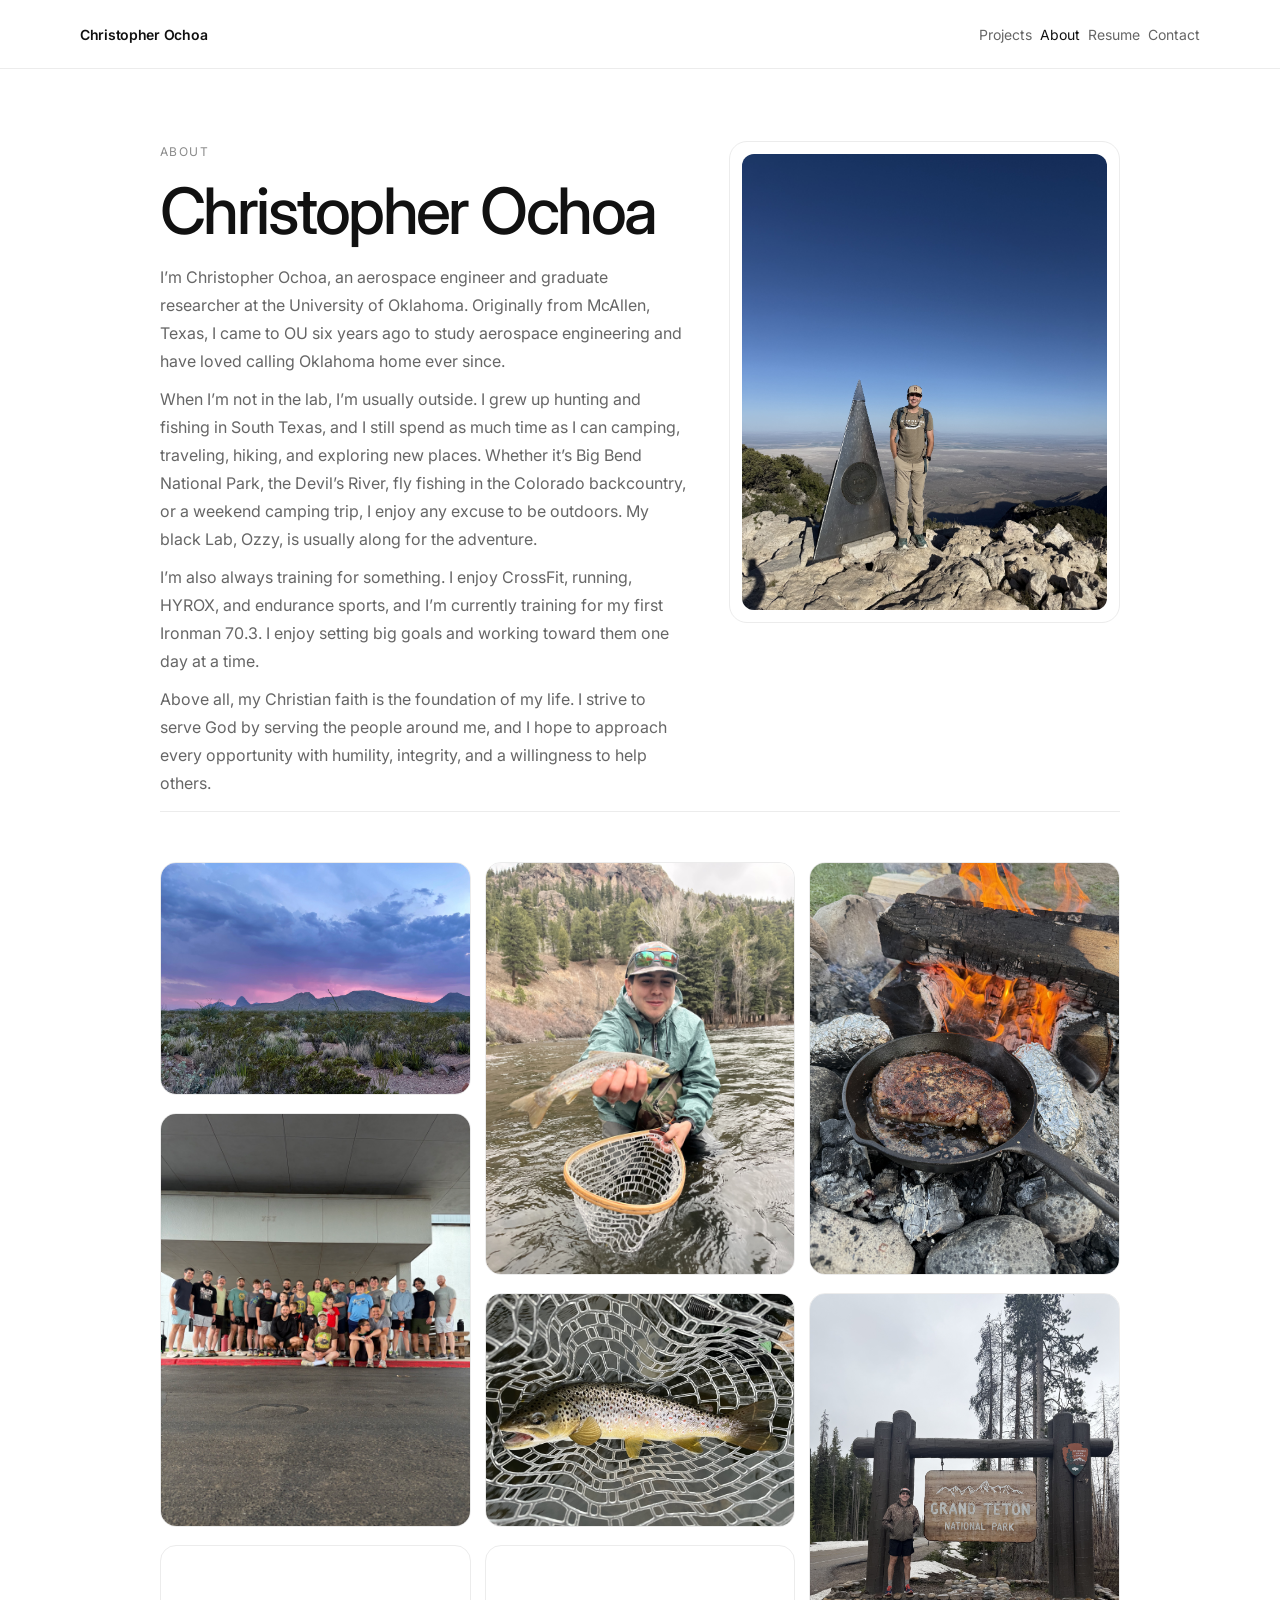
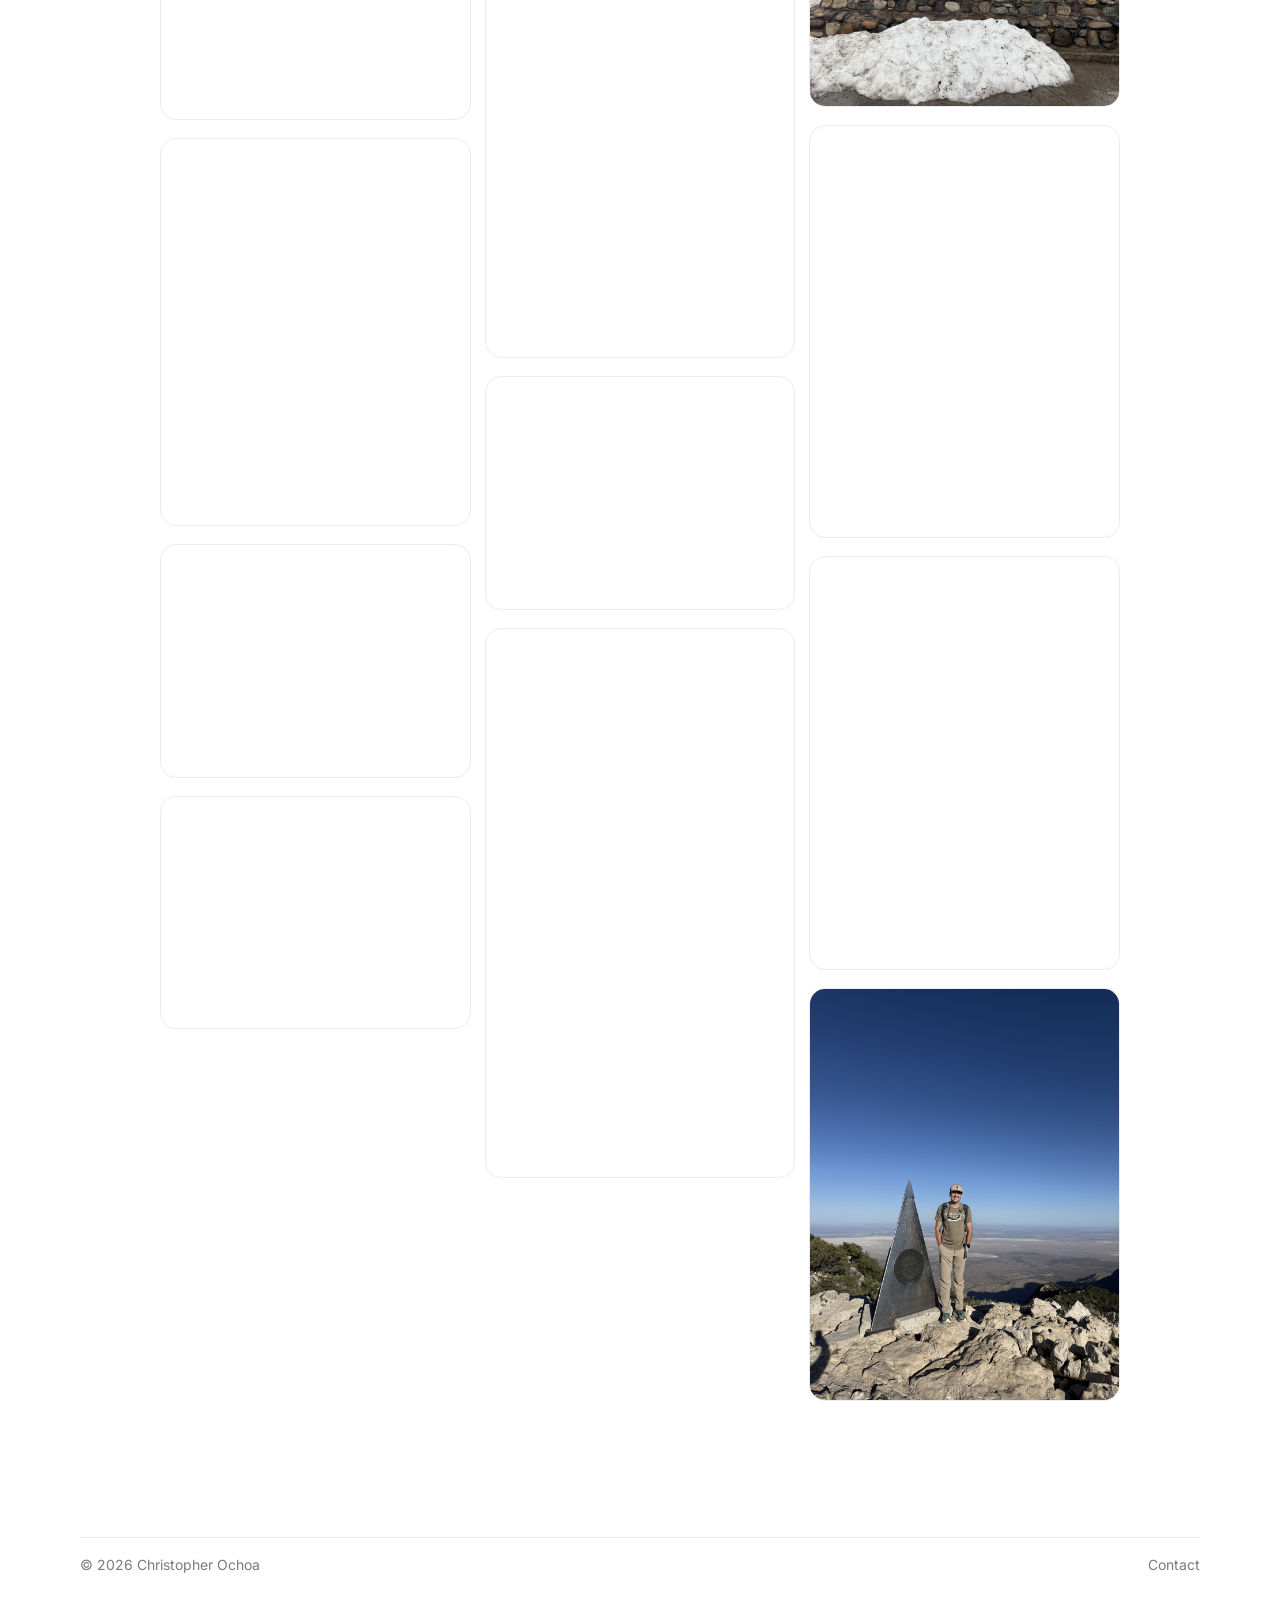
==== about.html @ 4c7d5ba5 "Publish current portfolio" ====
<!DOCTYPE html>
<html lang="en">
<head>
  <meta charset="UTF-8" />
  <meta name="viewport" content="width=device-width, initial-scale=1.0" />
  <meta name="description" content="About Christopher Ochoa — aerospace engineer, graduate researcher, and outdoorsman." />
  <title>About — Christopher Ochoa</title>
  <link rel="preconnect" href="https://fonts.googleapis.com">
  <link rel="preconnect" href="https://fonts.gstatic.com" crossorigin>
  <link href="https://fonts.googleapis.com/css2?family=Inter:wght@400;500;600&display=swap" rel="stylesheet">
  <link rel="stylesheet" href="styles.css" />
</head>
<body>
  <header class="site-header">
    <div class="shell header-row">
      <a class="brand" href="index.html">Christopher Ochoa</a>
      <nav class="nav" aria-label="Primary">
        <a href="projects.html">Projects</a>
        <a href="about.html" aria-current="page">About</a>
        <a href="resume.html">Resume</a>
        <a href="contact.html">Contact</a>
      </nav>
    </div>
  </header>

  <main class="shell page page-narrow">
    <section class="section-top about-hero">
      <div class="about-intro">
        <p class="eyebrow">About</p>
        <h1 class="page-title">Christopher Ochoa</h1>
        <div class="stack about-copy">
          <p>
            I’m Christopher Ochoa, an aerospace engineer and graduate researcher at the University of Oklahoma.
            Originally from McAllen, Texas, I came to OU six years ago to study aerospace engineering and have loved
            calling Oklahoma home ever since.
          </p>
          <p>
            When I’m not in the lab, I’m usually outside. I grew up hunting and fishing in South Texas, and I still
            spend as much time as I can camping, traveling, hiking, and exploring new places. Whether it’s Big Bend
            National Park, the Devil’s River, fly fishing in the Colorado backcountry, or a weekend camping trip, I
            enjoy any excuse to be outdoors. My black Lab, Ozzy, is usually along for the adventure.
          </p>
          <p>
            I’m also always training for something. I enjoy CrossFit, running, HYROX, and endurance sports, and I’m
            currently training for my first Ironman 70.3. I enjoy setting big goals and working toward them one day
            at a time.
          </p>
          <p>
            Above all, my Christian faith is the foundation of my life. I strive to serve God by serving the people
            around me, and I hope to approach every opportunity with humility, integrity, and a willingness to help
            others.
          </p>
        </div>
      </div>
      <figure class="portrait-card about-portrait">
        <img class="portrait-image" src="images/about/gallery/16-summit-view.jpg" alt="Christopher Ochoa standing beside a summit marker at the top of a mountain" />
      </figure>
    </section>

    <section class="section">
      <div class="gallery-columns">
        <figure class="gallery-item media-card">
          <a href="images/about/gallery/01-big-bend.jpg" aria-label="Open Big Bend landscape photo">
            <img src="images/about/gallery/01-big-bend.jpg" alt="Big Bend desert landscape at sunset with dramatic clouds" loading="lazy" decoding="async" />
          </a>
        </figure>

        <figure class="gallery-item media-card">
          <a href="images/about/gallery/02-family-photo.jpg" aria-label="Open family photo">
            <img src="images/about/gallery/02-family-photo.jpg" alt="Family and friends gathered outdoors" loading="lazy" decoding="async" />
          </a>
        </figure>

        <figure class="gallery-item media-card">
          <a href="images/about/gallery/03-drone-road.jpg" aria-label="Open drone landscape photo">
            <img src="images/about/gallery/03-drone-road.jpg" alt="Aerial landscape with a winding road through wooded hills" loading="lazy" decoding="async" />
          </a>
        </figure>

        <figure class="gallery-item media-card">
          <a href="images/about/gallery/04-fishing-trout-1.jpg" aria-label="Open fishing photo">
            <img src="images/about/gallery/04-fishing-trout-1.jpg" alt="Person holding a trout in a river" loading="lazy" decoding="async" />
          </a>
        </figure>

        <figure class="gallery-item media-card">
          <a href="images/about/gallery/05-truck-sunset.jpg" aria-label="Open sunset outdoor photo">
            <img src="images/about/gallery/05-truck-sunset.jpg" alt="Two people beside a pickup truck in an open field at sunset" loading="lazy" decoding="async" />
          </a>
        </figure>

        <figure class="gallery-item media-card">
          <a href="images/about/gallery/06-kayaks-group.jpg" aria-label="Open kayaking group photo">
            <img src="images/about/gallery/06-kayaks-group.jpg" alt="Group of kayaks lined up on shore" loading="lazy" decoding="async" />
          </a>
        </figure>

        <figure class="gallery-item media-card">
          <a href="images/about/gallery/07-fishing-river.jpg" aria-label="Open fishing river photo">
            <img src="images/about/gallery/07-fishing-river.jpg" alt="Person holding a trout over a river net" loading="lazy" decoding="async" />
          </a>
        </figure>

        <figure class="gallery-item media-card">
          <a href="images/about/gallery/08-fishing-net.jpg" aria-label="Open fishing net photo">
            <img src="images/about/gallery/08-fishing-net.jpg" alt="Trout lying in a landing net" loading="lazy" decoding="async" />
          </a>
        </figure>

        <figure class="gallery-item media-card">
          <a href="images/about/gallery/09-dog-lake.jpg" aria-label="Open dog and lake photo">
            <img src="images/about/gallery/09-dog-lake.jpg" alt="Person with a dog near a mountain lake" loading="lazy" decoding="async" />
          </a>
        </figure>

        <figure class="gallery-item media-card">
          <a href="images/about/gallery/10-canyon-group.jpg" aria-label="Open canyon overlook photo">
            <img src="images/about/gallery/10-canyon-group.jpg" alt="Group posing at a canyon overlook" loading="lazy" decoding="async" />
          </a>
        </figure>

        <figure class="gallery-item media-card">
          <a href="images/about/gallery/11-mountain-panorama.jpg" aria-label="Open mountain panorama photo">
            <img src="images/about/gallery/11-mountain-panorama.jpg" alt="Wide mountain landscape with clouds" loading="lazy" decoding="async" />
          </a>
        </figure>

        <figure class="gallery-item media-card">
          <a href="images/about/gallery/12-campfire-steak.jpg" aria-label="Open campfire photo">
            <img src="images/about/gallery/12-campfire-steak.jpg" alt="Steak cooking in a cast-iron pan over a campfire" loading="lazy" decoding="async" />
          </a>
        </figure>

        <figure class="gallery-item media-card">
          <a href="images/about/gallery/13-grand-teton-sign-1.jpg" aria-label="Open Grand Teton sign photo">
            <img src="images/about/gallery/13-grand-teton-sign-1.jpg" alt="Person standing by the Grand Teton National Park sign" loading="lazy" decoding="async" />
          </a>
        </figure>

        <figure class="gallery-item media-card">
          <a href="images/about/gallery/14-grand-teton-sign-2.jpg" aria-label="Open Grand Teton sign photo">
            <img src="images/about/gallery/14-grand-teton-sign-2.jpg" alt="Grand Teton National Park sign in daylight" loading="lazy" decoding="async" />
          </a>
        </figure>

        <figure class="gallery-item media-card">
          <a href="images/about/gallery/15-night-sky.jpg" aria-label="Open night sky photo">
            <img src="images/about/gallery/15-night-sky.jpg" alt="Night sky with the Milky Way" loading="lazy" decoding="async" />
          </a>
        </figure>

        <figure class="gallery-item media-card">
          <a href="images/about/gallery/16-summit-view.jpg" aria-label="Open summit view photo">
            <img src="images/about/gallery/16-summit-view.jpg" alt="Person standing on a summit with a wide view below" loading="lazy" decoding="async" />
          </a>
        </figure>
      </div>
    </section>
  </main>

  <footer class="shell footer">
    <span>© <span id="year"></span> Christopher Ochoa</span>
    <a class="text-link" href="contact.html">Contact</a>
  </footer>

  <script src="script.js"></script>
</body>
</html>
---- styles.css ----
:root {
  --bg: #ffffff;
  --text: #111111;
  --muted: #666666;
  --line: #ececec;
  --soft: #f7f7f7;
  --max: 1120px;
}

* { box-sizing: border-box; }
html { scroll-behavior: smooth; }
body {
  margin: 0;
  font-family: 'Inter', system-ui, -apple-system, BlinkMacSystemFont, 'Segoe UI', sans-serif;
  background: var(--bg);
  color: var(--text);
}

img, object, video { display: block; max-width: 100%; }
a { color: inherit; text-decoration: none; }
p { margin: 0; color: var(--muted); line-height: 1.75; }
h1, h2, h3 { margin: 0; font-weight: 500; letter-spacing: -0.04em; }

.shell {
  width: min(var(--max), calc(100% - 40px));
  margin: 0 auto;
}

.site-header { border-bottom: 1px solid var(--line); }
.header-row {
  min-height: 68px;
  display: flex;
  align-items: center;
  justify-content: space-between;
  gap: 18px;
}

.brand {
  font-size: 14px;
  font-weight: 600;
  letter-spacing: -0.02em;
}

.nav {
  display: flex;
  gap: 8px;
  flex-wrap: wrap;
  justify-content: flex-end;
}

.nav a {
  color: var(--muted);
  font-size: 14px;
  padding: 6px 0;
}

.nav a:hover,
.nav a:focus-visible,
.text-link:hover,
.text-link:focus-visible {
  color: var(--text);
}

.nav a[aria-current="page"] { color: var(--text); }

.page { padding: 72px 0 84px; }
.page-narrow { max-width: 960px; }
.page-wide { max-width: 1260px; }

.section-top { padding-bottom: 14px; }
.section { padding: 34px 0; border-top: 1px solid var(--line); }
.section-heading { display: grid; gap: 8px; }
.section-intro { margin-top: 20px; max-width: 720px; font-size: 18px; }

.hero { padding: 18px 0 80px; }
.hero-simple h1 {
  margin-top: 14px;
  max-width: 12ch;
  font-size: clamp(36px, 5vw, 58px);
  line-height: 1.02;
}
.hero-grid {
  display: grid;
  grid-template-columns: minmax(0, 1.35fr) minmax(280px, 0.65fr);
  gap: 48px;
  align-items: center;
}
.hero-copy { max-width: 860px; }
.hero-links {
  display: flex;
  flex-wrap: wrap;
  gap: 12px;
  margin-top: 24px;
}
.simple-card { padding: 16px 18px; }

.button-link {
  display: inline-flex;
  align-items: center;
  justify-content: center;
  min-height: 40px;
  padding: 0 16px;
  border: 1px solid var(--line);
  border-radius: 999px;
  background: #fff;
  color: var(--text);
  font-size: 14px;
}
.button-link:hover,
.button-link:focus-visible { background: var(--soft); }
.button-inline { margin-top: 8px; width: fit-content; }

.portrait-card {
  margin: 0;
  justify-self: end;
  width: min(360px, 100%);
  background: #fff;
  border: 1px solid var(--line);
  border-radius: 18px;
  padding: 12px;
}
.portrait-image {
  width: 100%;
  aspect-ratio: 4 / 5;
  object-fit: cover;
  object-position: center top;
  border-radius: 12px;
  background: #fafafa;
}

.about-hero {
  display: grid;
  grid-template-columns: minmax(0, 1.15fr) minmax(300px, 0.85fr);
  gap: 40px;
  align-items: start;
}
.about-copy {
  margin-top: 20px;
  max-width: 58ch;
}
.about-portrait {
  align-self: start;
  width: min(420px, 100%);
}

.kicker,
.eyebrow {
  font-size: 12px;
  letter-spacing: 0.12em;
  text-transform: uppercase;
  color: #8b8b8b;
}

.hero h1,
.page-title {
  margin-top: 18px;
  max-width: 13ch;
  font-size: clamp(42px, 7vw, 88px);
  line-height: 0.98;
}

.hero-grid .hero-copy h1 {
  max-width: 16ch;
  font-size: clamp(30px, 4.2vw, 56px);
  line-height: 1.06;
}

.section-top .page-title {
  font-size: clamp(38px, 5.2vw, 64px);
  max-width: 13ch;
}

.intro {
  margin-top: 22px;
  max-width: 620px;
  font-size: 18px;
}

.overview-grid {
  margin-top: 18px;
  display: grid;
  grid-template-columns: repeat(4, minmax(0, 1fr));
  gap: 14px;
}
.info-card,
.contact-card {
  display: flex;
  flex-direction: column;
  gap: 8px;
  padding: 18px;
  border: 1px solid var(--line);
  border-radius: 16px;
  background: #fff;
}
.info-card:hover,
.info-card:focus-visible,
.contact-card:hover,
.contact-card:focus-visible,
.project-card:hover,
.project-card:focus-visible,
.gallery-item a:hover,
.gallery-item a:focus-visible {
  border-color: #d8d8d8;
  background: var(--soft);
}
.info-card-title,
.contact-label,
.project-card-kicker,
.fact-label {
  font-size: 12px;
  letter-spacing: 0.12em;
  text-transform: uppercase;
  color: #8b8b8b;
}
.info-card-text,
.contact-value,
.fact-value {
  color: var(--text);
  line-height: 1.6;
}

.split {
  display: grid;
  grid-template-columns: minmax(0, 0.7fr) minmax(0, 1.3fr);
  gap: 24px;
  align-items: start;
}
.feature-split {
  align-items: stretch;
}
.stack {
  display: grid;
  gap: 10px;
}

.timeline {
  display: grid;
  gap: 16px;
  margin-top: 18px;
}
.timeline-tabs {
  display: flex;
  flex-wrap: wrap;
  gap: 10px;
}
.timeline-step {
  appearance: none;
  border: 1px solid var(--line);
  border-radius: 999px;
  background: #fff;
  color: var(--muted);
  font: inherit;
  font-size: 14px;
  padding: 10px 14px;
  cursor: pointer;
  transition: background .18s ease, border-color .18s ease, color .18s ease, transform .18s ease;
}
.timeline-step:hover,
.timeline-step:focus-visible {
  background: var(--soft);
  color: var(--text);
}
.timeline-step.is-active {
  background: var(--text);
  border-color: var(--text);
  color: #fff;
}
.timeline-panel {
  border: 1px solid var(--line);
  border-radius: 20px;
  background: #fff;
  padding: 24px;
  display: grid;
  gap: 12px;
}
.timeline-panel h3 {
  font-size: clamp(24px, 3vw, 32px);
  line-height: 1.05;
}
.timeline-meta {
  display: flex;
  flex-wrap: wrap;
  gap: 8px;
}
.timeline-chip {
  display: inline-flex;
  align-items: center;
  min-height: 32px;
  padding: 0 12px;
  border-radius: 999px;
  background: var(--soft);
  color: var(--text);
  font-size: 13px;
  line-height: 1;
}
.timeline-kicker {
  font-size: 12px;
  letter-spacing: 0.12em;
  text-transform: uppercase;
  color: #8b8b8b;
}

.key-grid {
  margin-top: 18px;
  display: grid;
  grid-template-columns: repeat(3, minmax(0, 1fr));
  gap: 14px;
}
.key-card {
  border: 1px solid var(--line);
  border-radius: 16px;
  padding: 18px;
  background: #fff;
  display: grid;
  gap: 8px;
}
.key-card strong {
  font-weight: 600;
  letter-spacing: -0.02em;
}
.key-card p {
  color: var(--muted);
  line-height: 1.6;
}

.project-card {
  display: grid;
  grid-template-columns: minmax(280px, 0.9fr) minmax(0, 1.1fr);
  gap: 0;
  border: 1px solid var(--line);
  border-radius: 18px;
  overflow: hidden;
  background: #fff;
}
.project-card-compact { align-self: start; }
.project-card-large { grid-template-columns: minmax(0, 0.9fr) minmax(0, 1.1fr); }
.project-card-image {
  width: 100%;
  height: 100%;
  min-height: 260px;
  object-fit: cover;
}
.project-card-preview {
  display: grid;
  place-items: center;
  padding: 24px;
  text-align: center;
  color: #8b8b8b;
  background: linear-gradient(180deg, #fafafa 0%, #f0f0f0 100%);
}
.project-card-preview strong {
  display: block;
  margin-bottom: 8px;
  font-size: 18px;
  color: #111111;
}
.project-card-preview span {
  display: block;
  max-width: 28ch;
  line-height: 1.5;
}
.project-card-body {
  padding: 22px;
  display: grid;
  align-content: start;
  gap: 10px;
}
.project-card-body h2,
.project-card-body h3 {
  font-size: 24px;
  line-height: 1.1;
}

.fact-grid {
  margin-top: 16px;
  display: grid;
  grid-template-columns: repeat(3, minmax(0, 1fr));
  gap: 14px;
}
.fact-card {
  border: 1px solid var(--line);
  border-radius: 16px;
  padding: 18px;
  background: #fff;
  display: grid;
  gap: 8px;
}

.sheet-grid {
  margin-top: 16px;
  display: grid;
  grid-template-columns: repeat(2, minmax(0, 1fr));
  gap: 14px;
}
.sheet-card {
  margin: 0;
  border: 1px solid var(--line);
  border-radius: 16px;
  overflow: hidden;
  background: #fff;
}
.sheet-card a { display: block; }
.sheet-card img {
  width: 100%;
  height: auto;
  display: block;
}

.gallery-grid,
.media-grid,
.result-grid {
  margin-top: 16px;
  display: grid;
  grid-template-columns: repeat(2, minmax(0, 1fr));
  gap: 14px;
}

.gallery-columns {
  margin-top: 16px;
  column-count: 3;
  column-gap: 14px;
}
.gallery-columns .gallery-item {
  display: inline-block;
  width: 100%;
  margin: 0 0 14px;
}
.gallery-columns .gallery-item img {
  width: 100%;
  height: auto;
  aspect-ratio: auto;
}

.media-card,
.result-card {
  margin: 0;
  border: 1px solid var(--line);
  border-radius: 16px;
  overflow: hidden;
  background: #fff;
}
.gallery-item a { display: block; }
.gallery-item img {
  width: 100%;
  aspect-ratio: 4 / 3;
  object-fit: cover;
}
.result-card img {
  width: 100%;
  aspect-ratio: 3 / 4;
  object-fit: contain;
  background: #fafafa;
  padding: 18px;
}
.gallery-item figcaption,
.media-card figcaption,
.result-card figcaption {
  padding: 12px 14px 14px;
  font-size: 14px;
  color: var(--muted);
}

.video-embed {
  width: 100%;
  aspect-ratio: 16 / 9;
  background: #000;
}
.video-embed iframe {
  width: 100%;
  height: 100%;
  border: 0;
  display: block;
}

.media-video {
  width: 100%;
  aspect-ratio: 16 / 9;
  background: #000;
}

.detail-hero {
  display: grid;
  grid-template-columns: minmax(0, 1fr) minmax(280px, 0.85fr);
  gap: 28px;
  align-items: center;
}
.detail-hero-image-wrap {
  margin: 0;
  border: 1px solid var(--line);
  border-radius: 18px;
  overflow: hidden;
  background: #fff;
}
.detail-hero-image {
  width: 100%;
  height: auto;
  display: block;
}
.summary-split p { max-width: 52ch; }
.report-grid {
  display: grid;
  gap: 14px;
}
.report-links {
  display: flex;
  flex-wrap: wrap;
  gap: 12px;
}

.resume-frame {
  width: 100%;
  min-height: 84vh;
  border: 1px solid var(--line);
  border-radius: 16px;
  background: #fff;
}

.viewer-card {
  width: 100%;
  border: 1px solid var(--line);
  border-radius: 16px;
  background: #fff;
  overflow: hidden;
}

.viewer-shell {
  display: block;
  width: 100%;
  height: 100%;
  min-height: 560px;
  background: linear-gradient(180deg, #ffffff 0%, #f7f7f7 100%);
  filter: none;
}

.viewer-shell canvas {
  display: block;
  width: 100%;
  height: 100%;
}

.viewer-status {
  position: absolute;
  inset: 0;
  display: grid;
  place-items: center;
  padding: 24px;
  color: #7b7b7b;
  font-size: 14px;
  text-align: center;
  z-index: 2;
  pointer-events: none;
}

.viewer-status.error {
  color: #a04d4d;
}

.detail-hero-image-wrap {
  margin: 0;
}

.contact-grid {
  display: grid;
  grid-template-columns: repeat(3, minmax(0, 1fr));
  gap: 16px;
}

.footer {
  border-top: 1px solid var(--line);
  padding: 18px 0 34px;
  display: flex;
  justify-content: space-between;
  gap: 16px;
  font-size: 14px;
  color: #7b7b7b;
}

@media (max-width: 900px) {
  .overview-grid,
  .gallery-grid,
  .media-grid,
  .fact-grid,
  .sheet-grid,
  .key-grid { grid-template-columns: repeat(2, minmax(0, 1fr)); }
  .gallery-columns { column-count: 2; }
  .about-hero,
  .split,
  .detail-hero,
  .project-card { grid-template-columns: 1fr; }
  .project-card-image { min-height: 220px; }
  .contact-grid { grid-template-columns: 1fr; }
}

@media (max-width: 760px) {
  .shell { width: min(var(--max), calc(100% - 28px)); }
  .header-row { flex-direction: column; align-items: flex-start; padding: 16px 0; }
  .nav { justify-content: flex-start; }
  .page { padding-top: 46px; }
  .hero { padding-bottom: 56px; }
  .hero-grid { grid-template-columns: 1fr; }
  .about-hero { gap: 22px; }
  .about-portrait,
  .portrait-card { justify-self: start; width: min(280px, 100%); }
  .overview-grid,
  .gallery-grid,
  .media-grid,
  .fact-grid,
  .sheet-grid,
  .key-grid { grid-template-columns: 1fr; }
  .gallery-columns { column-count: 1; }
  .footer { flex-direction: column; }
}
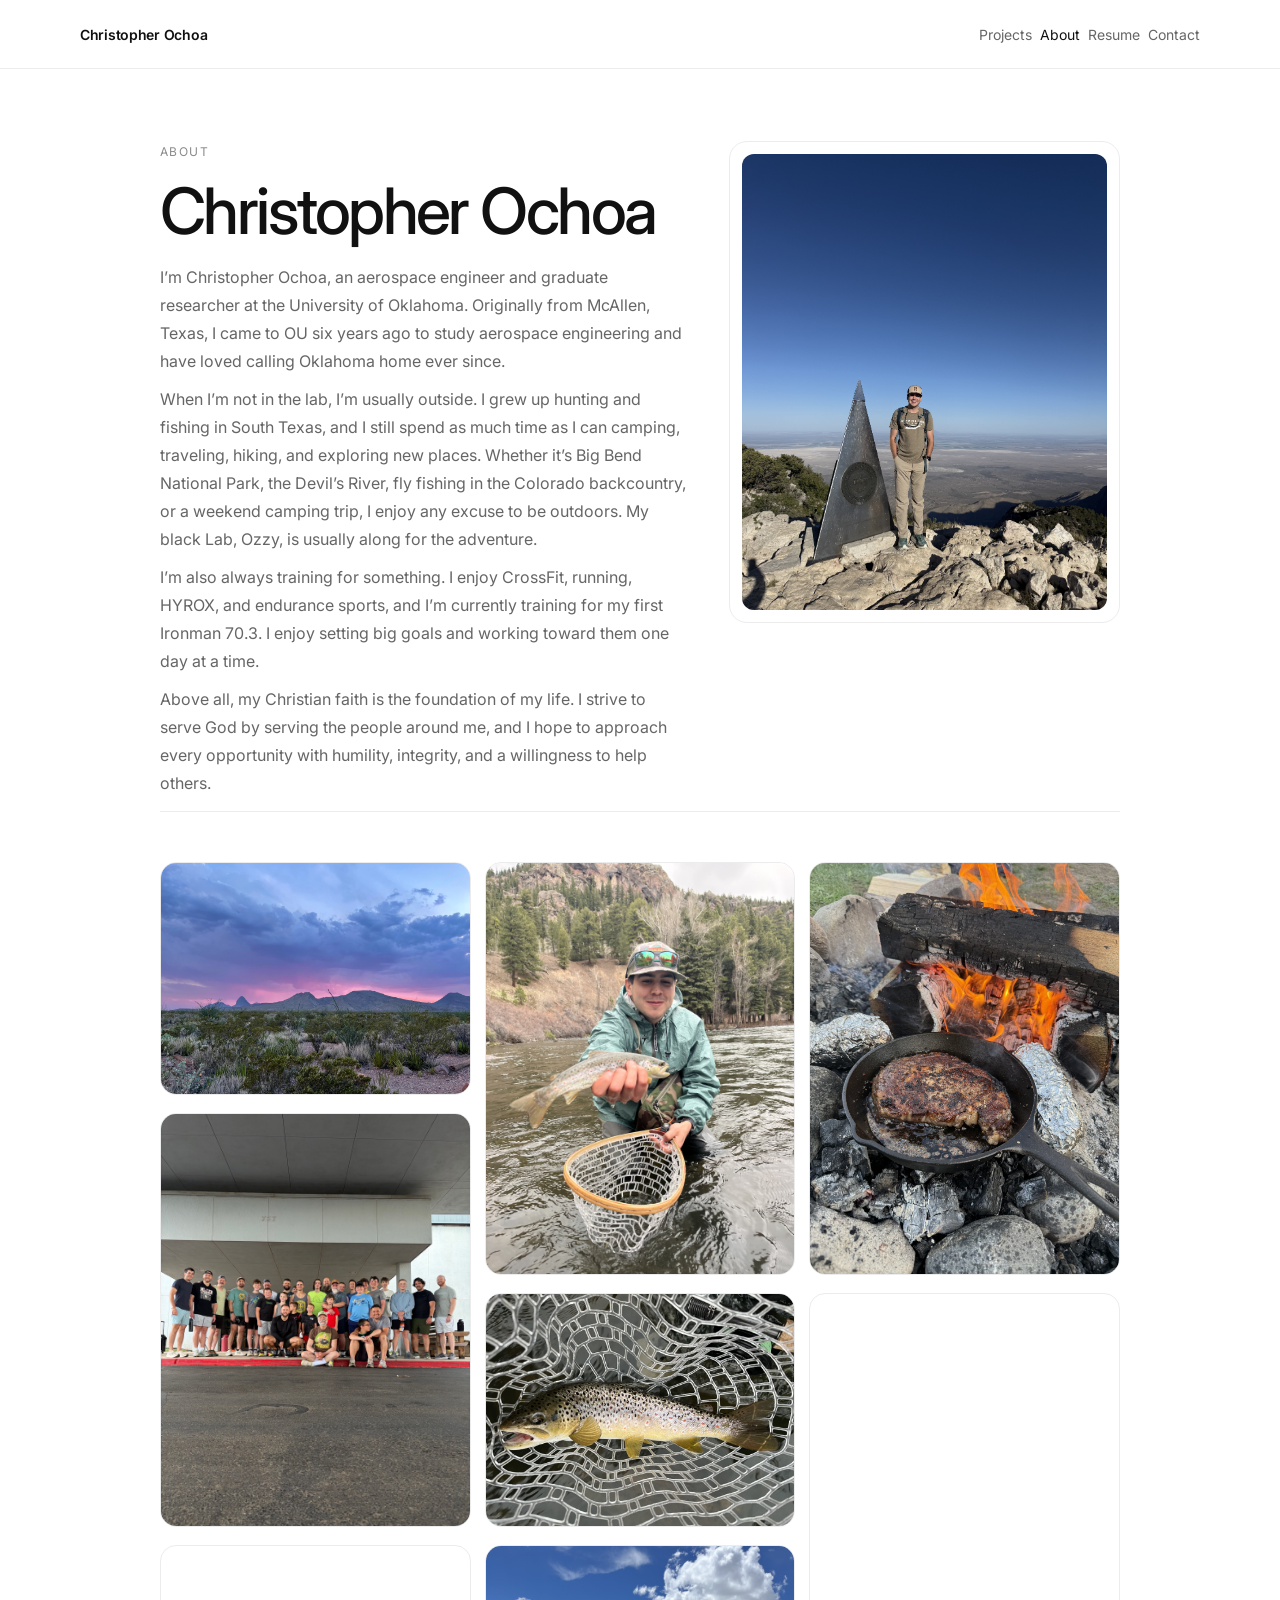
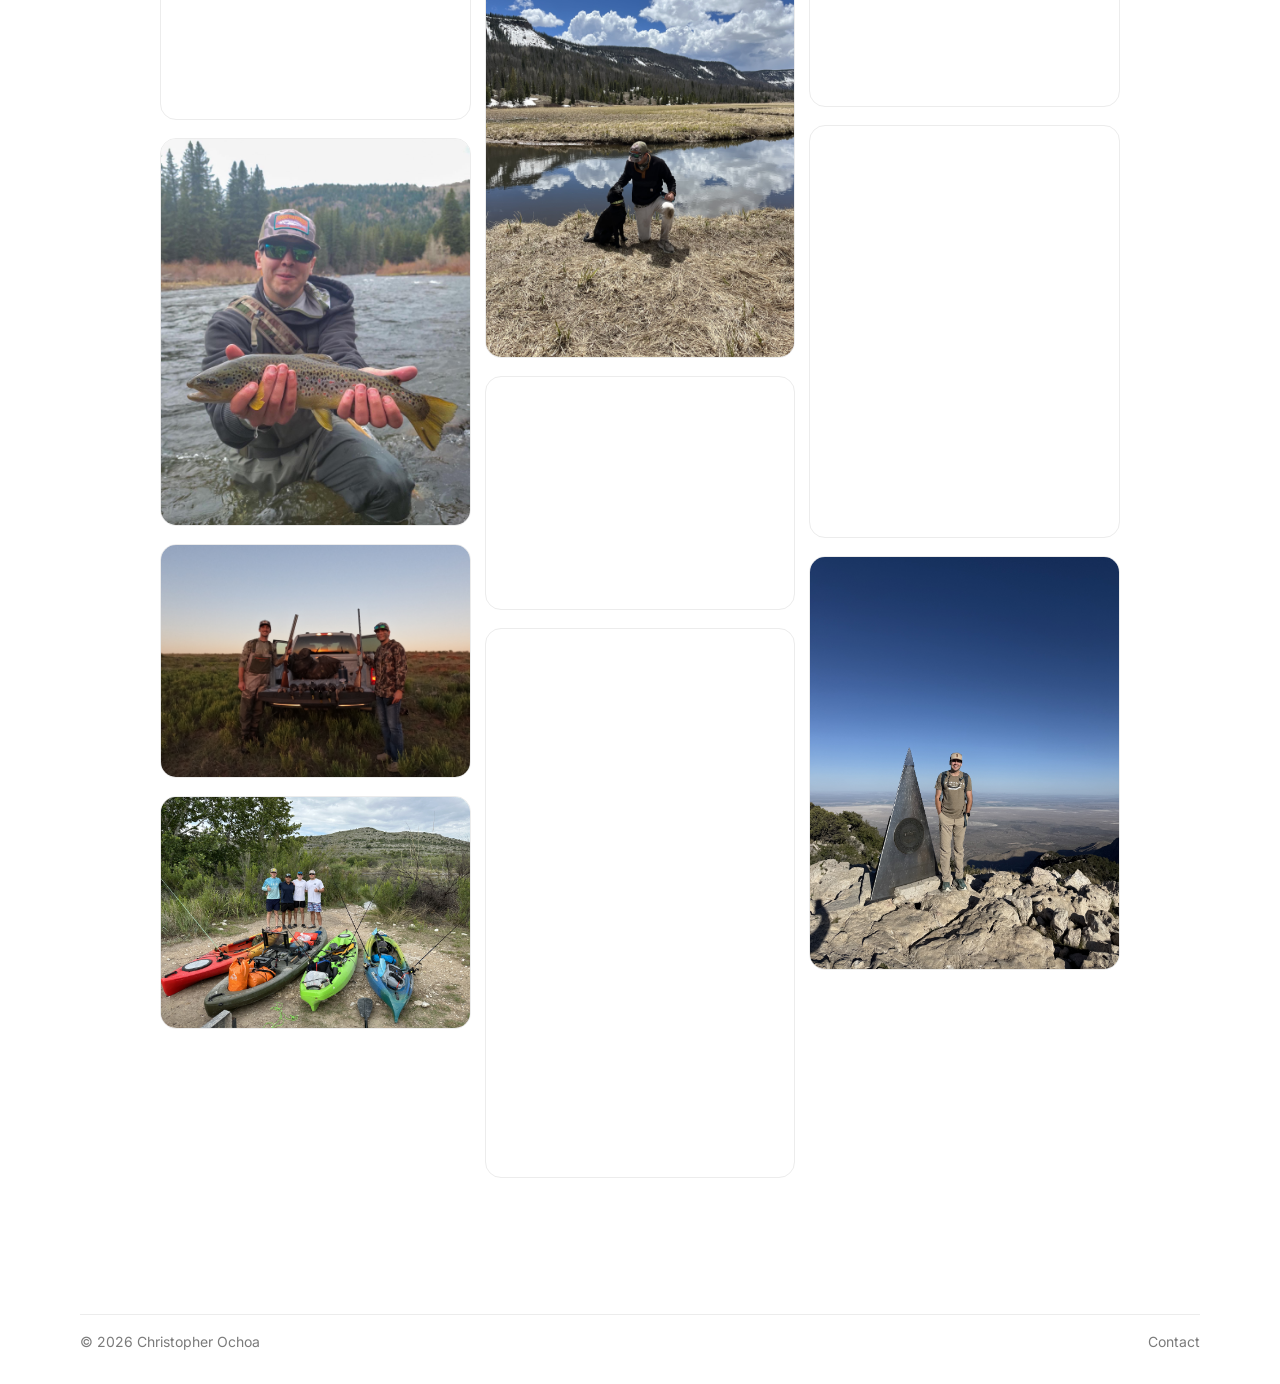
==== commit 2e67485e: "chore: improve mobile layout and clean intro text" ====
--- a/about.html
+++ b/about.html
@@ -137,11 +137,6 @@
           </a>
         </figure>
 
-        <figure class="gallery-item media-card">
-          <a href="images/about/gallery/14-grand-teton-sign-2.jpg" aria-label="Open Grand Teton sign photo">
-            <img src="images/about/gallery/14-grand-teton-sign-2.jpg" alt="Grand Teton National Park sign in daylight" loading="lazy" decoding="async" />
-          </a>
-        </figure>
 
         <figure class="gallery-item media-card">
           <a href="images/about/gallery/15-night-sky.jpg" aria-label="Open night sky photo">
--- a/styles.css
+++ b/styles.css
@@ -592,13 +592,22 @@
 }
 
 @media (max-width: 760px) {
-  .shell { width: min(var(--max), calc(100% - 28px)); }
-  .header-row { flex-direction: column; align-items: flex-start; padding: 16px 0; }
-  .nav { justify-content: flex-start; }
-  .page { padding-top: 46px; }
-  .hero { padding-bottom: 56px; }
-  .hero-grid { grid-template-columns: 1fr; }
-  .about-hero { gap: 22px; }
+  .shell { width: min(var(--max), calc(100% - 20px)); }
+  .header-row { flex-direction: column; align-items: flex-start; padding: 14px 0 10px; gap: 12px; }
+  .nav { justify-content: flex-start; gap: 14px; }
+  .page { padding: 34px 0 56px; }
+  .section { padding: 26px 0; }
+  .hero { padding: 10px 0 44px; }
+  .hero-grid { grid-template-columns: 1fr; gap: 22px; }
+  .hero-grid .hero-copy h1 { font-size: clamp(30px, 11vw, 42px); line-height: 1.06; }
+  .section-top .page-title,
+  .hero h1,
+  .page-title { font-size: clamp(32px, 10vw, 46px); line-height: 1.03; }
+  .intro,
+  .section-intro { font-size: 16px; line-height: 1.65; margin-top: 16px; }
+  .hero-links { flex-direction: column; gap: 10px; }
+  .button-link { width: 100%; }
+  .about-hero { gap: 18px; }
   .about-portrait,
   .portrait-card { justify-self: start; width: min(280px, 100%); }
   .overview-grid,
@@ -606,7 +615,13 @@
   .media-grid,
   .fact-grid,
   .sheet-grid,
-  .key-grid { grid-template-columns: 1fr; }
+  .key-grid { grid-template-columns: 1fr; gap: 12px; }
+  .info-card,
+  .contact-card,
+  .project-card,
+  .media-card,
+  .sheet-card { padding: 14px; }
+  .project-card-image { min-height: 180px; }
   .gallery-columns { column-count: 1; }
-  .footer { flex-direction: column; }
-}
+  .footer { flex-direction: column; gap: 8px; }
+}
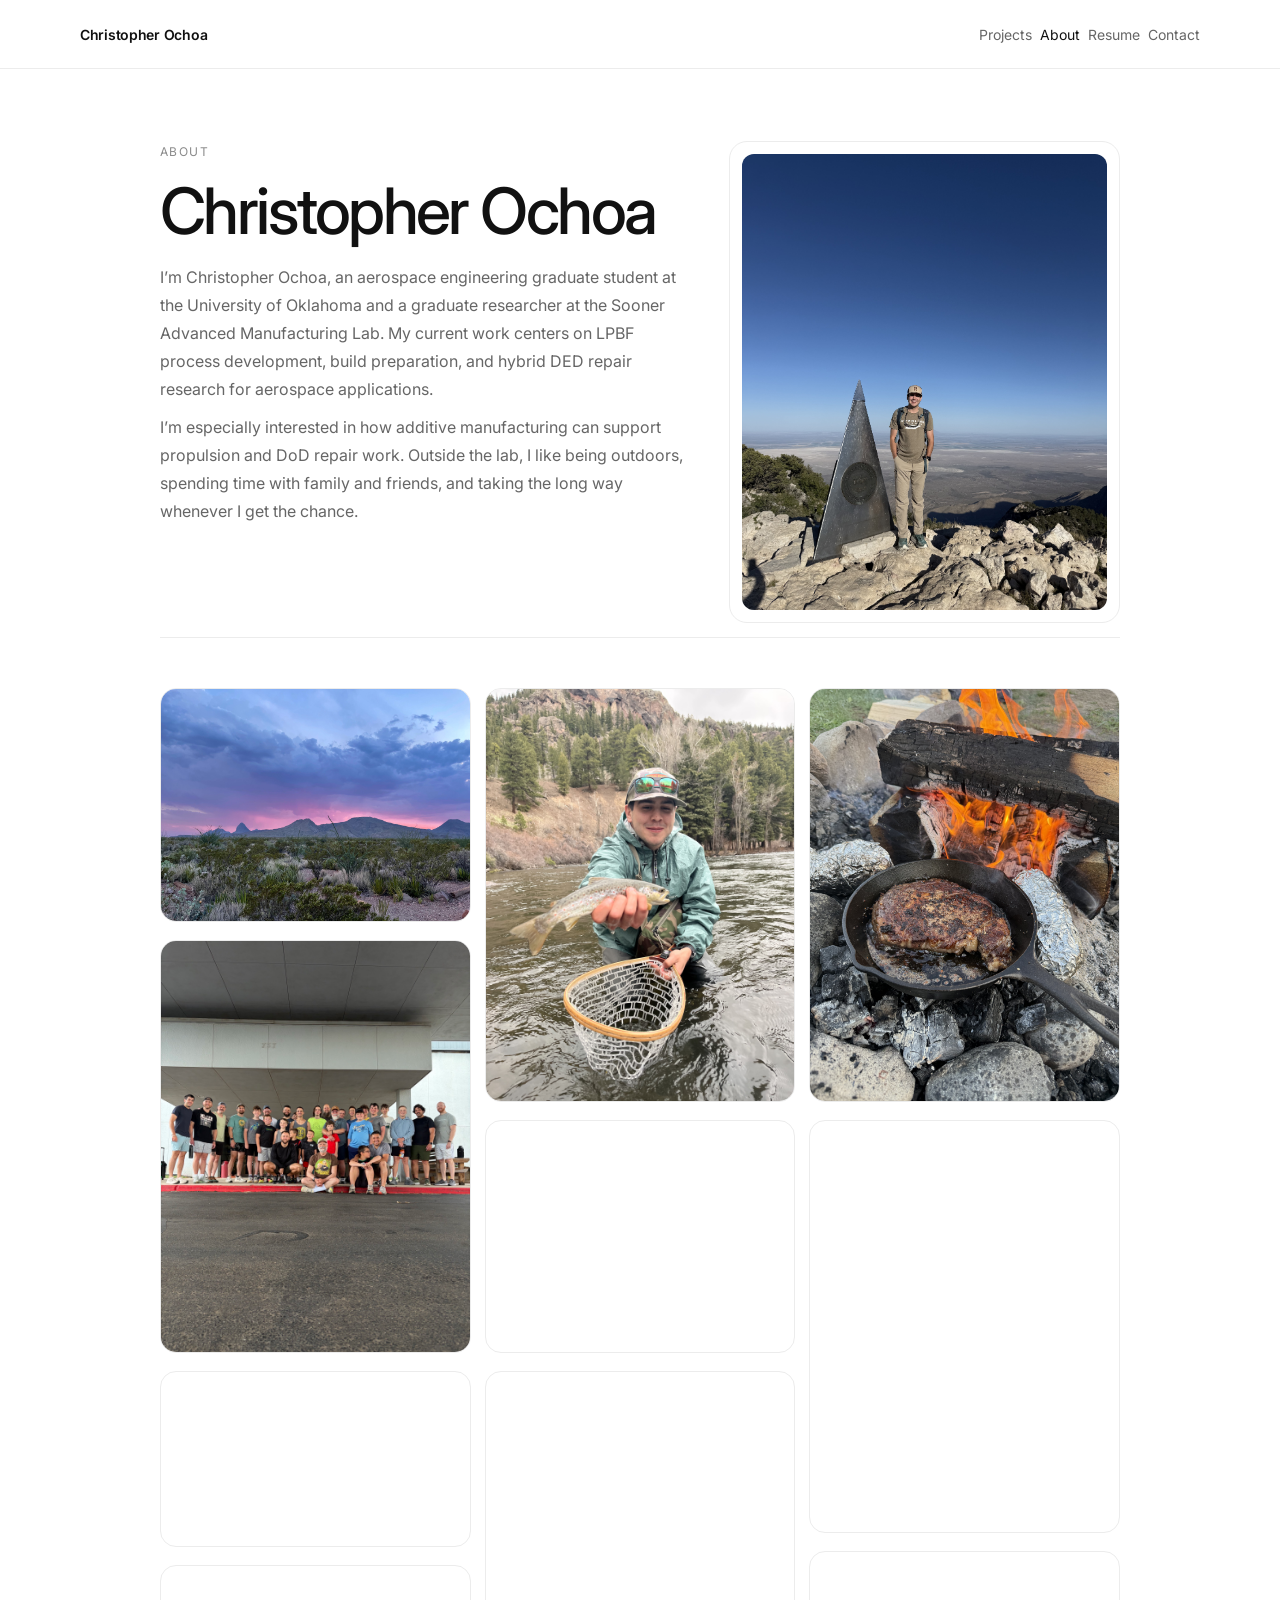
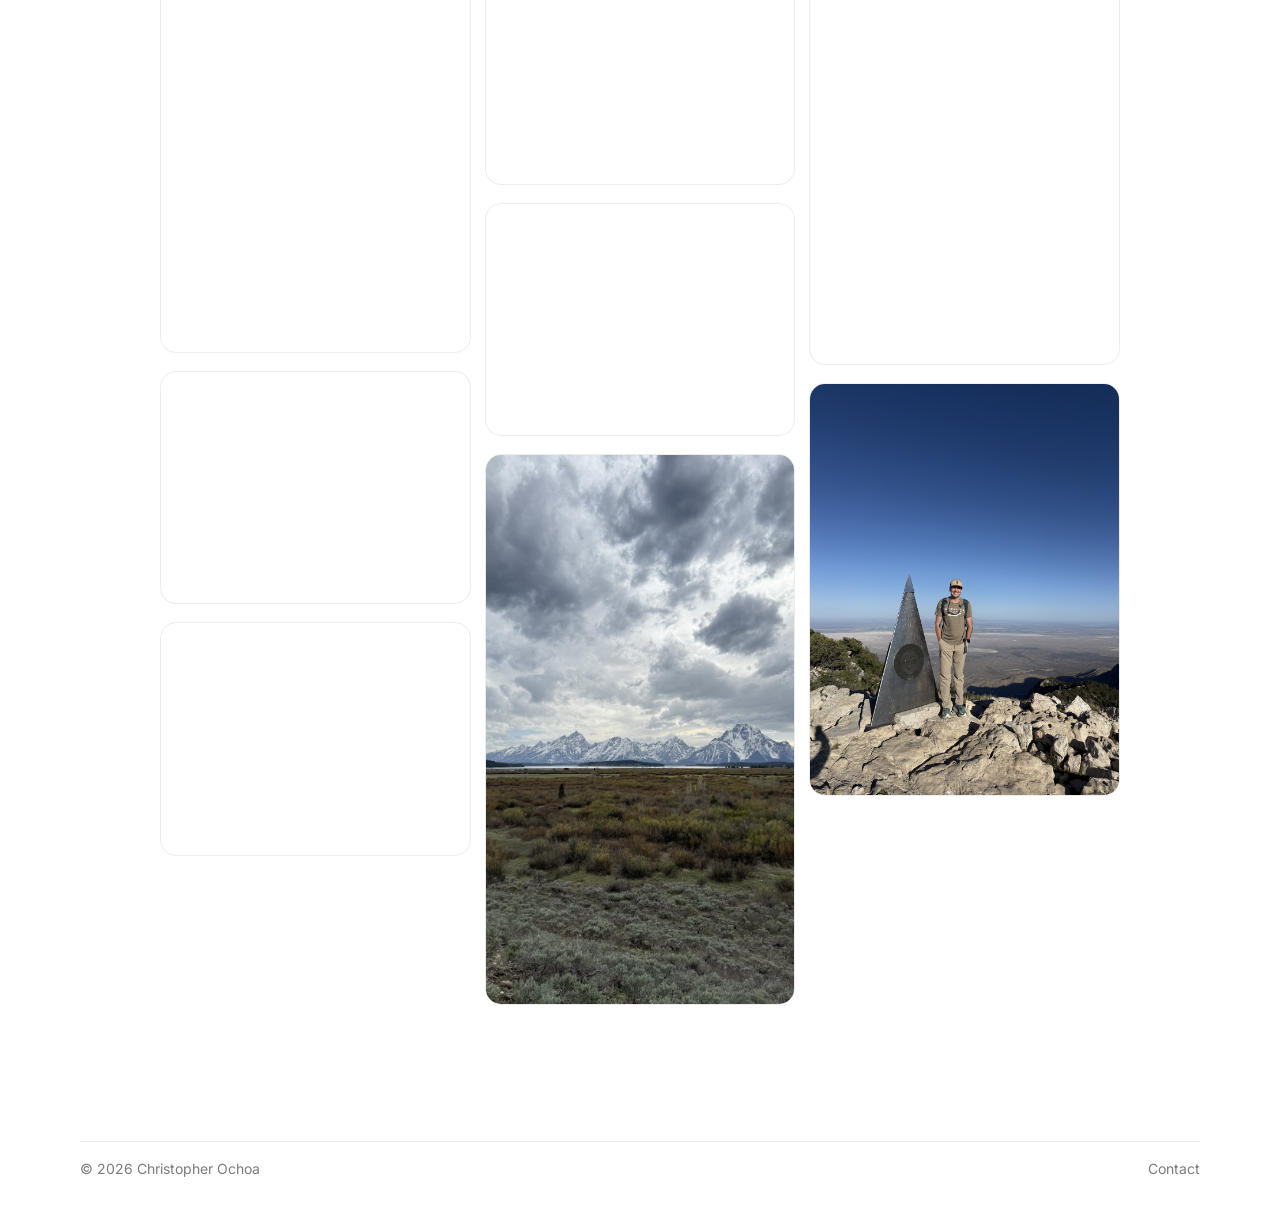
==== commit 99b0c916: "chore: refresh portfolio from resume" ====
--- a/about.html
+++ b/about.html
@@ -3,7 +3,7 @@
 <head>
   <meta charset="UTF-8" />
   <meta name="viewport" content="width=device-width, initial-scale=1.0" />
-  <meta name="description" content="About Christopher Ochoa — aerospace engineer, graduate researcher, and outdoorsman." />
+  <meta name="description" content="About Christopher Ochoa — aerospace engineering graduate student and additive manufacturing researcher." />
   <title>About — Christopher Ochoa</title>
   <link rel="preconnect" href="https://fonts.googleapis.com">
   <link rel="preconnect" href="https://fonts.gstatic.com" crossorigin>
@@ -30,25 +30,14 @@
         <h1 class="page-title">Christopher Ochoa</h1>
         <div class="stack about-copy">
           <p>
-            I’m Christopher Ochoa, an aerospace engineer and graduate researcher at the University of Oklahoma.
-            Originally from McAllen, Texas, I came to OU six years ago to study aerospace engineering and have loved
-            calling Oklahoma home ever since.
+            I’m Christopher Ochoa, an aerospace engineering graduate student at the University of Oklahoma and a
+            graduate researcher at the Sooner Advanced Manufacturing Lab. My current work centers on LPBF process
+            development, build preparation, and hybrid DED repair research for aerospace applications.
           </p>
           <p>
-            When I’m not in the lab, I’m usually outside. I grew up hunting and fishing in South Texas, and I still
-            spend as much time as I can camping, traveling, hiking, and exploring new places. Whether it’s Big Bend
-            National Park, the Devil’s River, fly fishing in the Colorado backcountry, or a weekend camping trip, I
-            enjoy any excuse to be outdoors. My black Lab, Ozzy, is usually along for the adventure.
-          </p>
-          <p>
-            I’m also always training for something. I enjoy CrossFit, running, HYROX, and endurance sports, and I’m
-            currently training for my first Ironman 70.3. I enjoy setting big goals and working toward them one day
-            at a time.
-          </p>
-          <p>
-            Above all, my Christian faith is the foundation of my life. I strive to serve God by serving the people
-            around me, and I hope to approach every opportunity with humility, integrity, and a willingness to help
-            others.
+            I’m especially interested in how additive manufacturing can support propulsion and DoD repair work.
+            Outside the lab, I like being outdoors, spending time with family and friends, and taking the long way
+            whenever I get the chance.
           </p>
         </div>
       </div>
--- a/styles.css
+++ b/styles.css
@@ -585,9 +585,7 @@
   .gallery-columns { column-count: 2; }
   .about-hero,
   .split,
-  .detail-hero,
-  .project-card { grid-template-columns: 1fr; }
-  .project-card-image { min-height: 220px; }
+  .detail-hero { grid-template-columns: 1fr; }
   .contact-grid { grid-template-columns: 1fr; }
 }
 
@@ -618,10 +616,28 @@
   .key-grid { grid-template-columns: 1fr; gap: 12px; }
   .info-card,
   .contact-card,
-  .project-card,
   .media-card,
   .sheet-card { padding: 14px; }
-  .project-card-image { min-height: 180px; }
+  .project-card {
+    display: flex;
+    flex-direction: column;
+  }
+  .project-card-image {
+    width: 100%;
+    min-height: 0;
+    aspect-ratio: 16 / 10;
+    object-fit: cover;
+  }
+  .project-card-body {
+    padding: 16px;
+    gap: 8px;
+  }
+  .project-card-body h2,
+  .project-card-body h3 {
+    font-size: 20px;
+    line-height: 1.15;
+  }
+  .button-inline { width: 100%; margin-top: 4px; }
   .gallery-columns { column-count: 1; }
   .footer { flex-direction: column; gap: 8px; }
 }
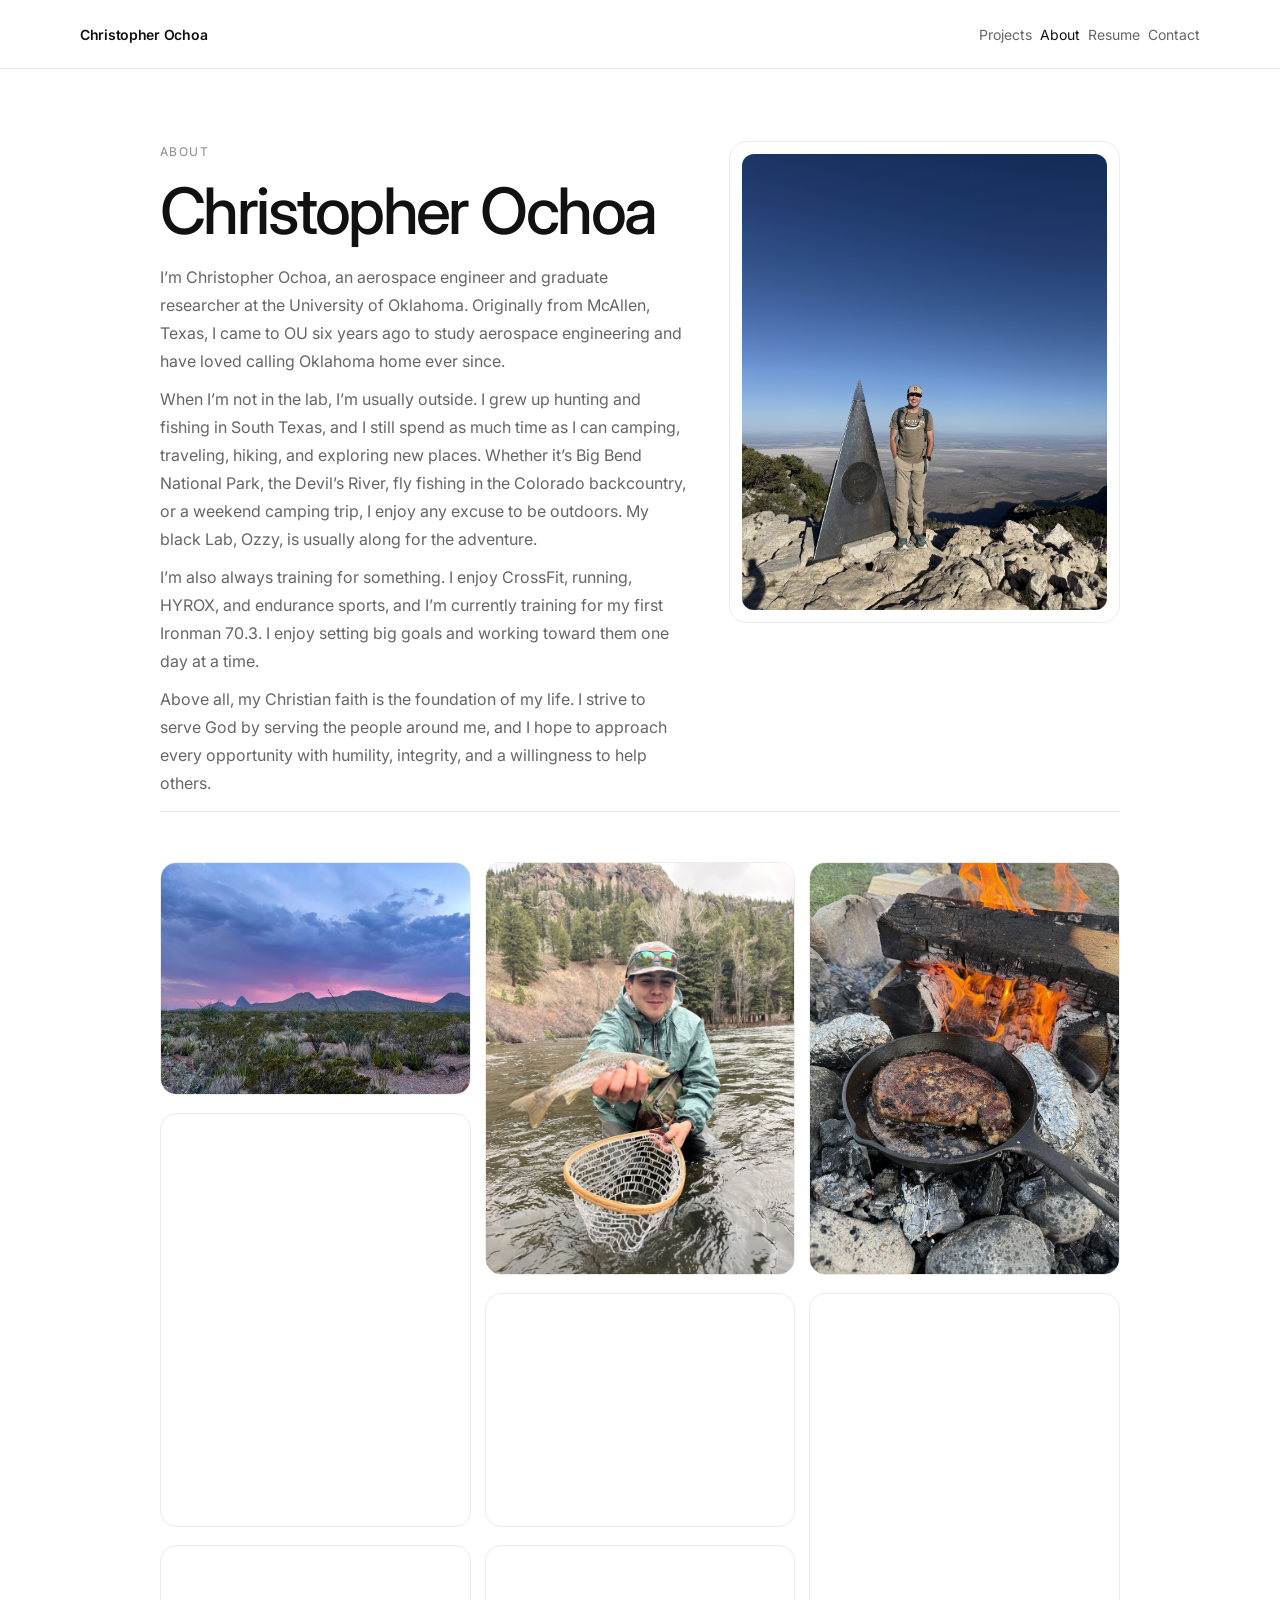
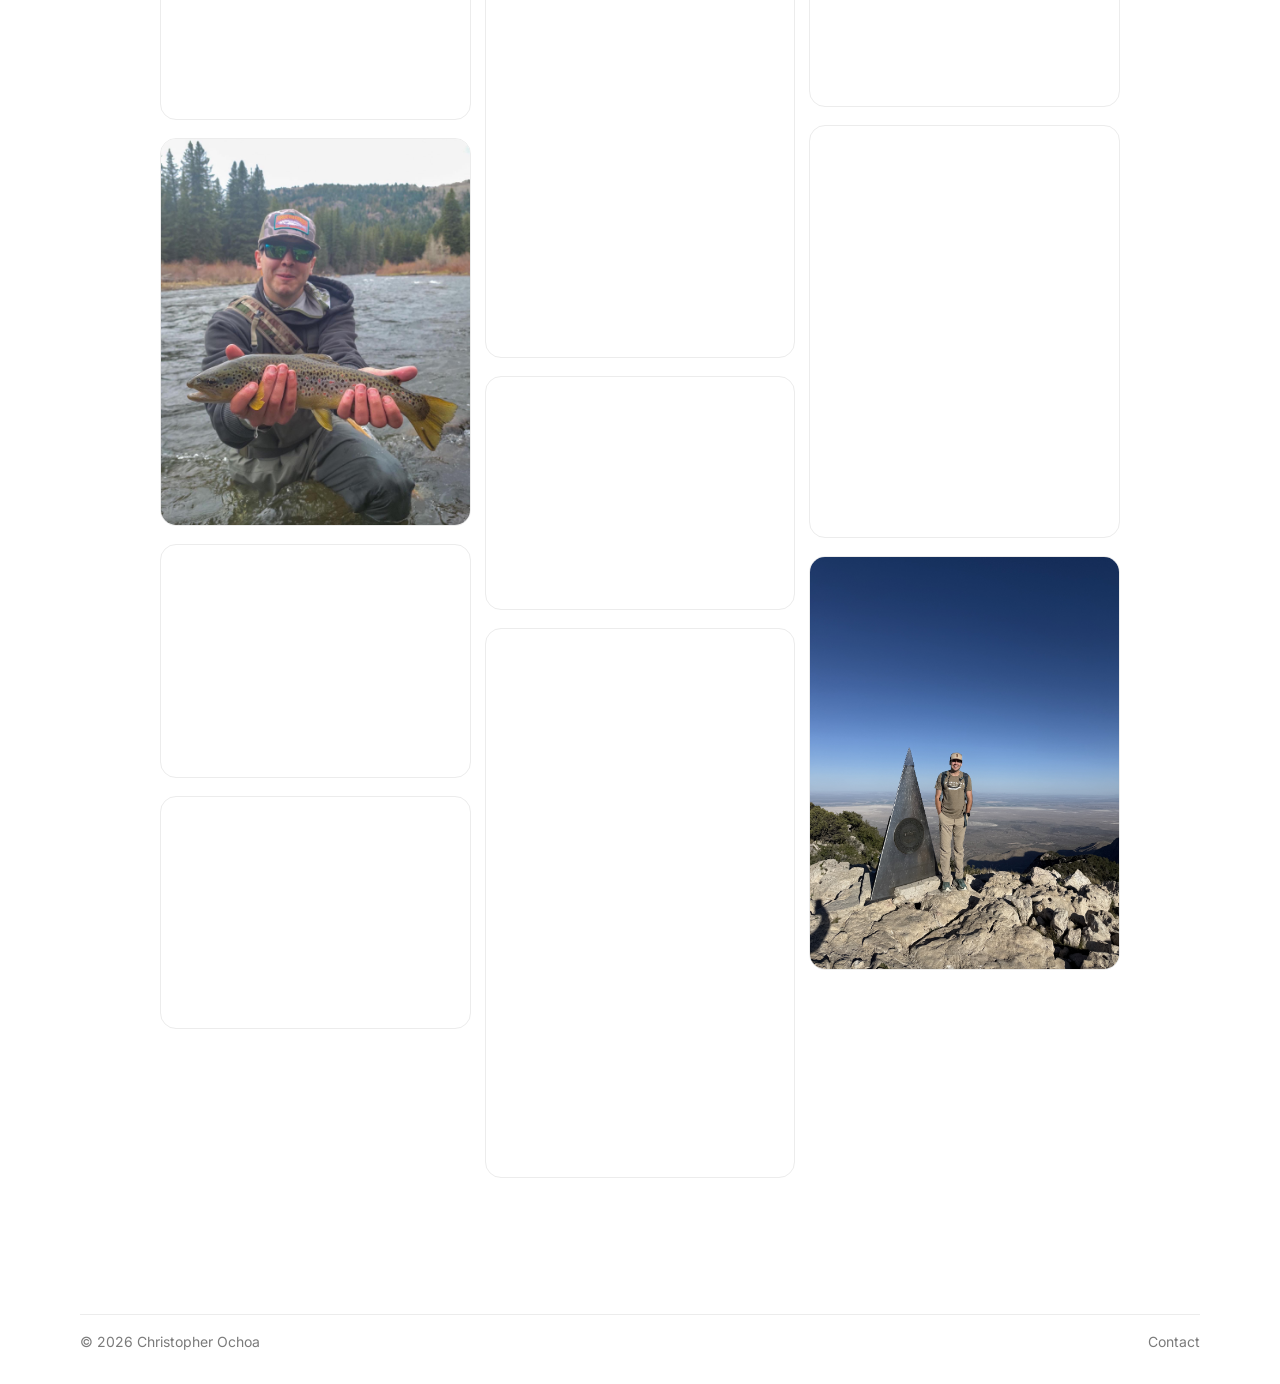
==== commit 374c1721: "revert unintended about/home edits" ====
--- a/about.html
+++ b/about.html
@@ -3,7 +3,7 @@
 <head>
   <meta charset="UTF-8" />
   <meta name="viewport" content="width=device-width, initial-scale=1.0" />
-  <meta name="description" content="About Christopher Ochoa — aerospace engineering graduate student and additive manufacturing researcher." />
+  <meta name="description" content="About Christopher Ochoa — aerospace engineer, graduate researcher, and outdoorsman." />
   <title>About — Christopher Ochoa</title>
   <link rel="preconnect" href="https://fonts.googleapis.com">
   <link rel="preconnect" href="https://fonts.gstatic.com" crossorigin>
@@ -30,14 +30,25 @@
         <h1 class="page-title">Christopher Ochoa</h1>
         <div class="stack about-copy">
           <p>
-            I’m Christopher Ochoa, an aerospace engineering graduate student at the University of Oklahoma and a
-            graduate researcher at the Sooner Advanced Manufacturing Lab. My current work centers on LPBF process
-            development, build preparation, and hybrid DED repair research for aerospace applications.
+            I’m Christopher Ochoa, an aerospace engineer and graduate researcher at the University of Oklahoma.
+            Originally from McAllen, Texas, I came to OU six years ago to study aerospace engineering and have loved
+            calling Oklahoma home ever since.
           </p>
           <p>
-            I’m especially interested in how additive manufacturing can support propulsion and DoD repair work.
-            Outside the lab, I like being outdoors, spending time with family and friends, and taking the long way
-            whenever I get the chance.
+            When I’m not in the lab, I’m usually outside. I grew up hunting and fishing in South Texas, and I still
+            spend as much time as I can camping, traveling, hiking, and exploring new places. Whether it’s Big Bend
+            National Park, the Devil’s River, fly fishing in the Colorado backcountry, or a weekend camping trip, I
+            enjoy any excuse to be outdoors. My black Lab, Ozzy, is usually along for the adventure.
+          </p>
+          <p>
+            I’m also always training for something. I enjoy CrossFit, running, HYROX, and endurance sports, and I’m
+            currently training for my first Ironman 70.3. I enjoy setting big goals and working toward them one day
+            at a time.
+          </p>
+          <p>
+            Above all, my Christian faith is the foundation of my life. I strive to serve God by serving the people
+            around me, and I hope to approach every opportunity with humility, integrity, and a willingness to help
+            others.
           </p>
         </div>
       </div>
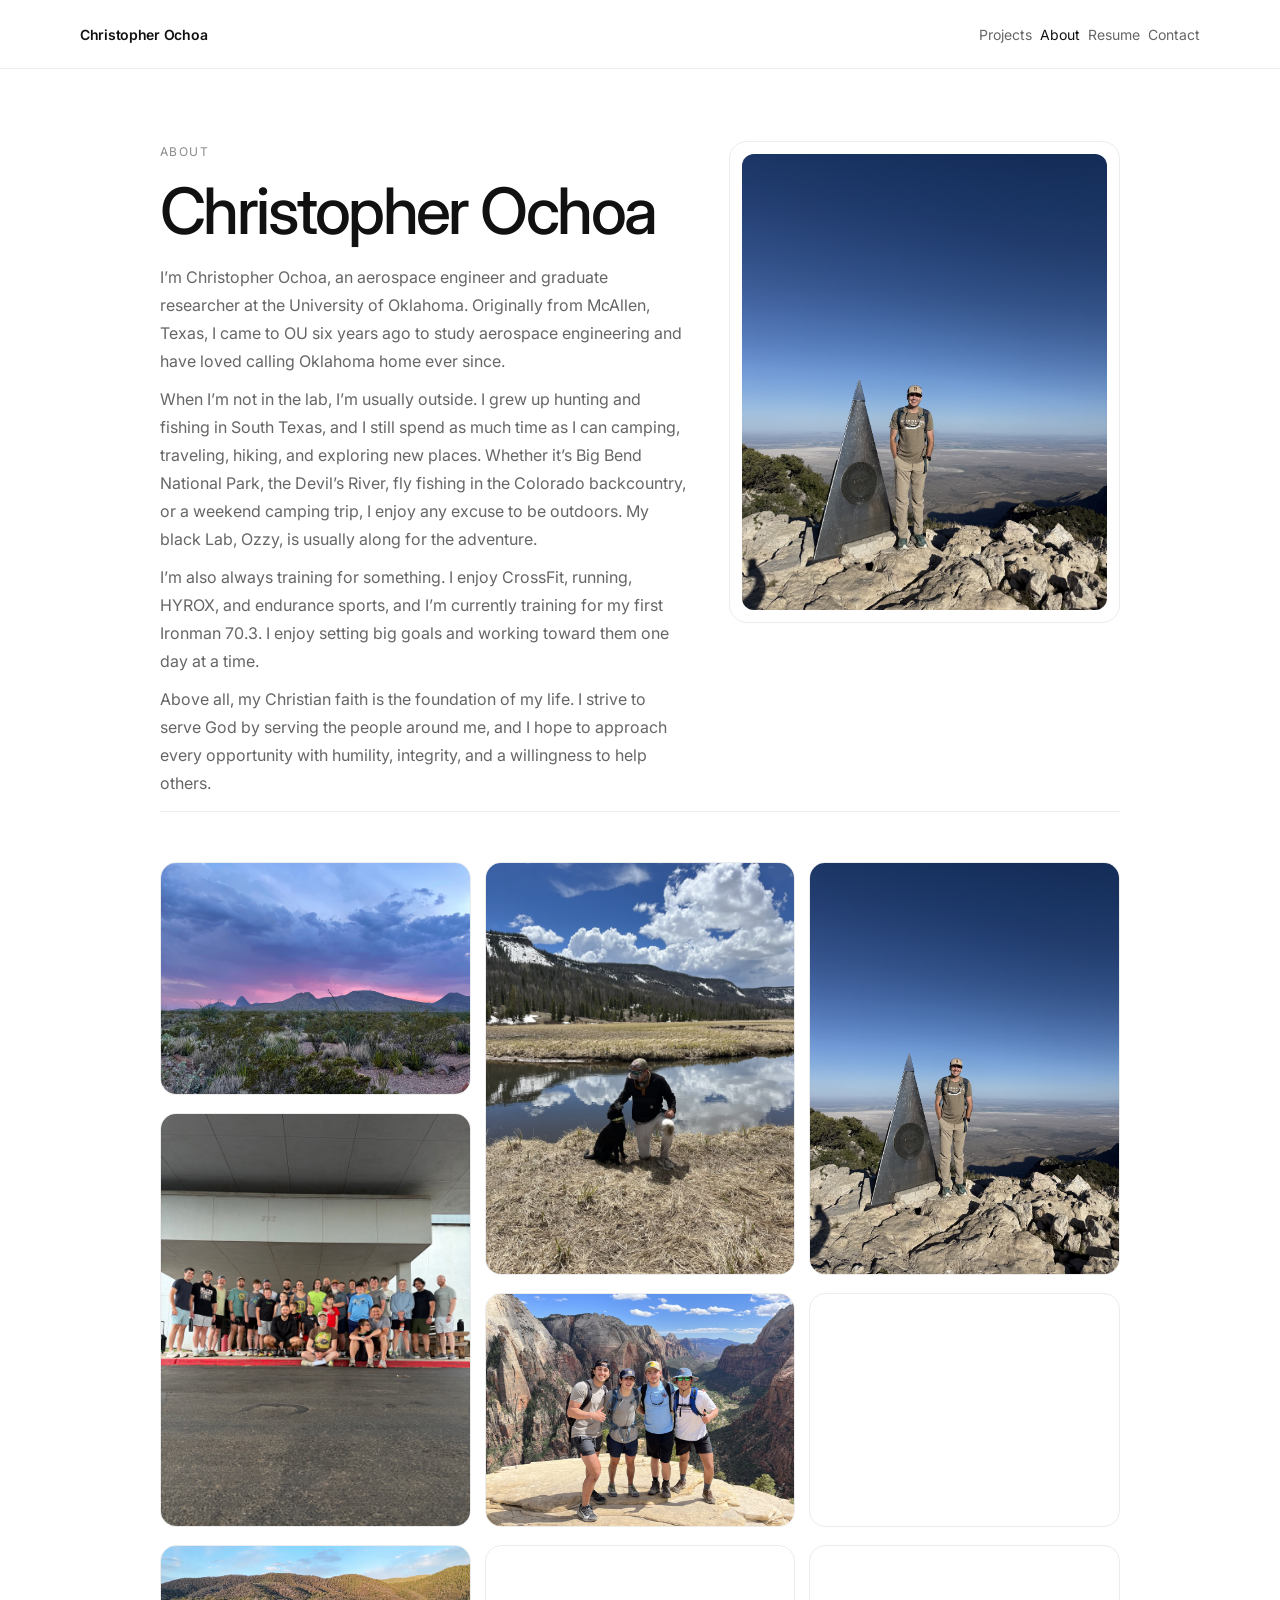
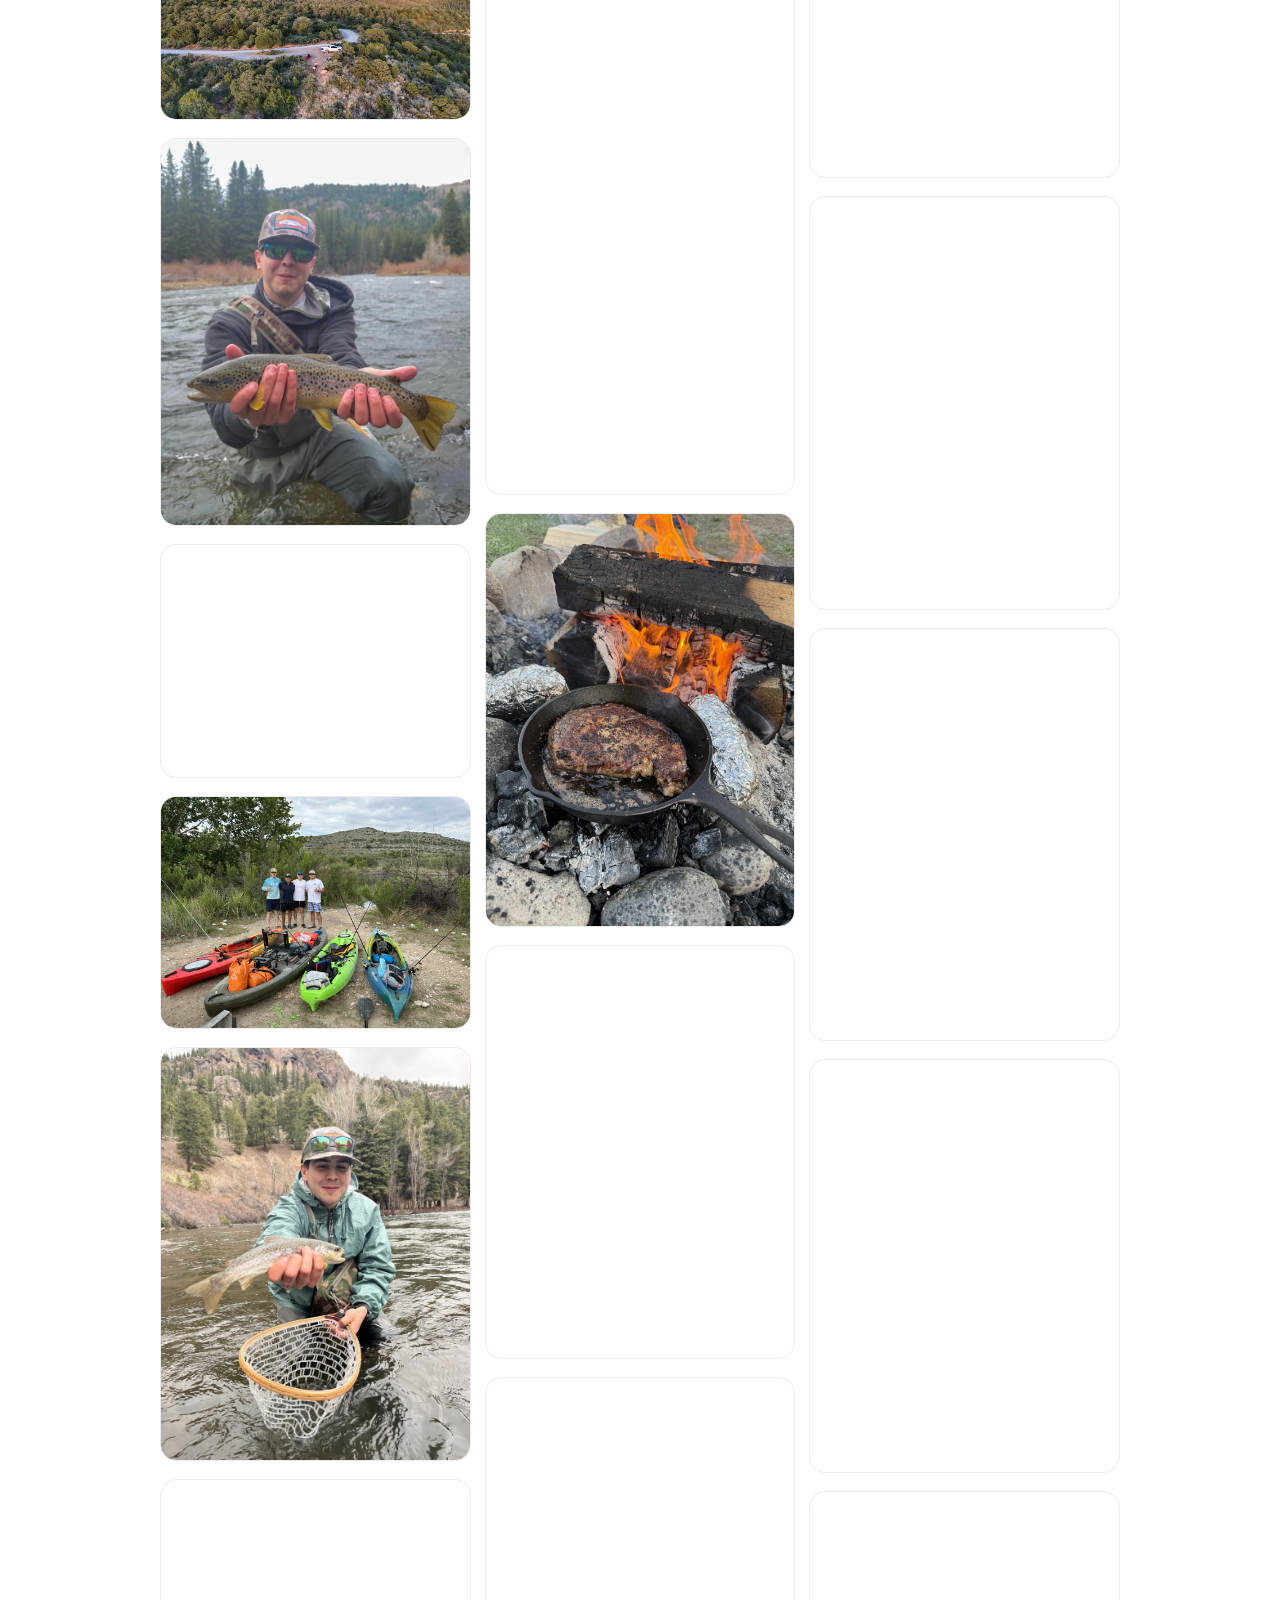
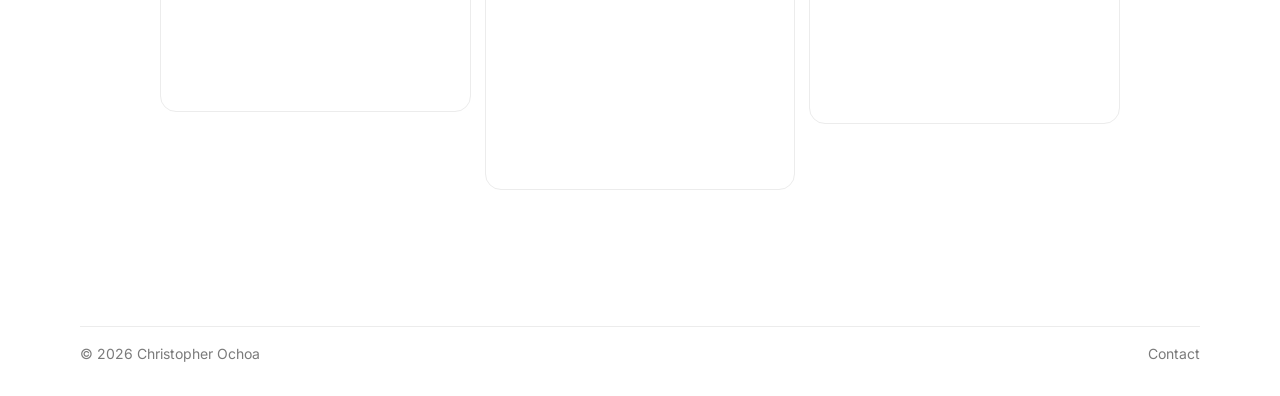
==== commit 397e7dba: "Add six photos to the About gallery" ====
--- a/about.html
+++ b/about.html
@@ -149,6 +149,42 @@
             <img src="images/about/gallery/16-summit-view.jpg" alt="Person standing on a summit with a wide view below" loading="lazy" decoding="async" />
           </a>
         </figure>
+
+        <figure class="gallery-item media-card">
+          <a href="images/about/gallery/17-offshore-fishing.jpg" aria-label="Open offshore fishing photo">
+            <img src="images/about/gallery/17-offshore-fishing.jpg" alt="Angler holding a large silver fish on a boat" loading="lazy" decoding="async" />
+          </a>
+        </figure>
+
+        <figure class="gallery-item media-card">
+          <a href="images/about/gallery/18-striped-fish.jpg" aria-label="Open striped fish photo">
+            <img src="images/about/gallery/18-striped-fish.jpg" alt="Angler holding a long striped fish offshore" loading="lazy" decoding="async" />
+          </a>
+        </figure>
+
+        <figure class="gallery-item media-card">
+          <a href="images/about/gallery/19-red-fish.jpg" aria-label="Open red fish photo">
+            <img src="images/about/gallery/19-red-fish.jpg" alt="Angler holding a red fish on a boat" loading="lazy" decoding="async" />
+          </a>
+        </figure>
+
+        <figure class="gallery-item media-card">
+          <a href="images/about/gallery/20-hunting-at-sunset.jpg" aria-label="Open hunting group at sunset photo">
+            <img src="images/about/gallery/20-hunting-at-sunset.jpg" alt="Four friends beside farm equipment after a hunt at sunset" loading="lazy" decoding="async" />
+          </a>
+        </figure>
+
+        <figure class="gallery-item media-card">
+          <a href="images/about/gallery/21-hunting-tailgate.jpg" aria-label="Open hunting group by a pickup photo">
+            <img src="images/about/gallery/21-hunting-tailgate.jpg" alt="Four friends standing by a pickup tailgate after a hunt" loading="lazy" decoding="async" />
+          </a>
+        </figure>
+
+        <figure class="gallery-item media-card">
+          <a href="images/about/gallery/22-hunting-bulldozer.jpg" aria-label="Open hunting group on a bulldozer photo">
+            <img src="images/about/gallery/22-hunting-bulldozer.jpg" alt="Four friends posing on a yellow bulldozer after a hunt" loading="lazy" decoding="async" />
+          </a>
+        </figure>
       </div>
     </section>
   </main>
--- a/styles.css
+++ b/styles.css
@@ -371,6 +371,85 @@
   line-height: 1.1;
 }
 
+.small-project-grid {
+  display: grid;
+  grid-template-columns: repeat(3, minmax(0, 1fr));
+  gap: 14px;
+}
+
+/* Make select gallery cards wider so key images are more visible */
+.small-project-card--wide {
+  grid-column: span 2;
+}
+
+/* Larger media area for wide cards */
+.small-project-card--wide .small-project-media {
+  min-height: 360px;
+}
+
+/* Ensure wide card images fill available height while preserving aspect */
+.small-project-card--wide .small-project-media img {
+  width: 100%;
+  height: 100%;
+  object-fit: contain;
+}
+
+@media (max-width: 900px) {
+  /* On narrower screens, stop spanning so layout remains balanced */
+  .small-project-card--wide { grid-column: auto; }
+}
+
+/* Inline video player inside gallery cards */
+.small-project-video-wrap { width: 100%; height: 100%; }
+.small-project-video { width: 100%; height: 100%; border: 0; display: block; }
+
+/* For accessibility: ensure iframe scales inside the grid cell */
+.small-project-media { align-items: stretch; }
+
+.small-project-card {
+  border: 1px solid var(--line);
+  border-radius: 18px;
+  overflow: hidden;
+  background: #fff;
+}
+
+.small-project-card > img,
+.small-project-media img {
+  width: 100%;
+  aspect-ratio: 4 / 3;
+  object-fit: cover;
+  background: #fafafa;
+}
+
+.small-project-media {
+  display: grid;
+  grid-template-columns: repeat(2, minmax(0, 1fr));
+  background: #fafafa;
+  /* Give the media area a minimum height so contained renders are visible and not tiny */
+  min-height: 260px;
+  grid-auto-rows: 1fr;
+  gap: 0;
+}
+
+.small-project-media img {
+  /* Fill the media cell while preserving aspect ratio and showing the whole image */
+  width: 100%;
+  height: 100%;
+  object-fit: contain;
+  background: #fafafa;
+}
+
+.small-project-card-body {
+  padding: 18px;
+  display: grid;
+  gap: 8px;
+}
+
+.small-project-card-body h3 {
+  font-size: 22px;
+  line-height: 1.12;
+}
+
 .fact-grid {
   margin-top: 16px;
   display: grid;
@@ -581,11 +660,13 @@
   .media-grid,
   .fact-grid,
   .sheet-grid,
-  .key-grid { grid-template-columns: repeat(2, minmax(0, 1fr)); }
+  .key-grid,
+  .small-project-grid { grid-template-columns: repeat(2, minmax(0, 1fr)); }
   .gallery-columns { column-count: 2; }
   .about-hero,
   .split,
   .detail-hero { grid-template-columns: 1fr; }
+  .detail-hero-image-pair { grid-template-columns: 1fr; }
   .contact-grid { grid-template-columns: 1fr; }
 }
 
@@ -613,7 +694,8 @@
   .media-grid,
   .fact-grid,
   .sheet-grid,
-  .key-grid { grid-template-columns: 1fr; gap: 12px; }
+  .key-grid,
+  .small-project-grid { grid-template-columns: 1fr; gap: 12px; }
   .info-card,
   .contact-card,
   .media-card,
@@ -641,3 +723,22 @@
   .gallery-columns { column-count: 1; }
   .footer { flex-direction: column; gap: 8px; }
 }
+
+@media (min-width: 901px) {
+  .small-project-card--full {
+    grid-column: 1 / -1;
+  }
+
+  .small-project-card--wide .small-project-media {
+    min-height: 0;
+  }
+
+  .small-project-card--wide .small-project-media img {
+    height: auto;
+  }
+
+  .small-project-video-wrap {
+    height: auto;
+    aspect-ratio: 4 / 3;
+  }
+}
